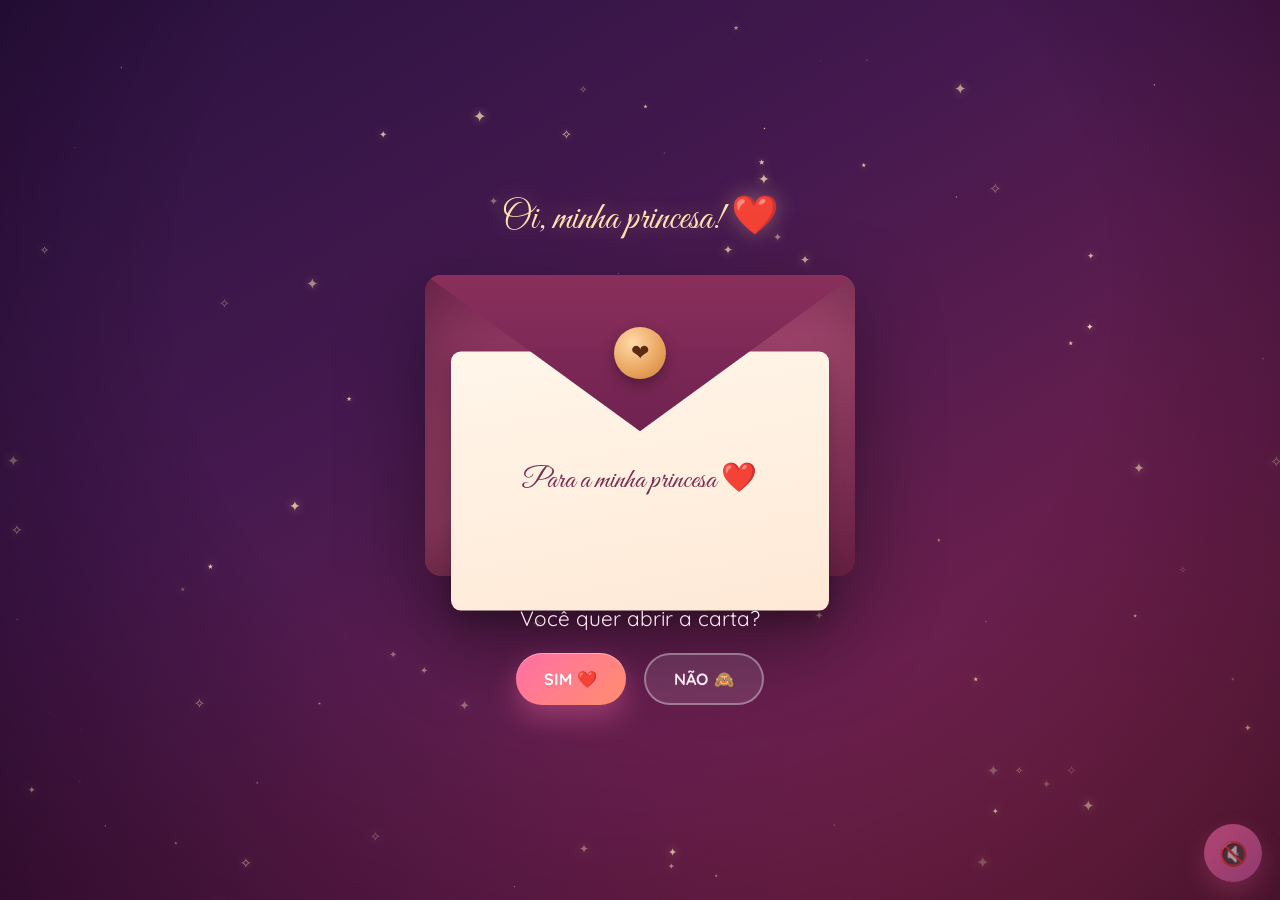
==== index.html @ e37bbf2b "Corrige carta (env-letter) cobrindo os botoes: letra dobrada para dentro do envelope + botoes com z-" ====
<!DOCTYPE html>
<html lang="pt-BR">
<head>
  <meta charset="UTF-8">
  <meta name="viewport" content="width=device-width, initial-scale=1.0">
  <meta name="description" content="Uma cartinha especial feita com carinho para a minha princesa.">
  <meta name="theme-color" content="#45194f">
  <meta http-equiv="cache-control" content="no-cache, must-revalidate">
  <meta http-equiv="expires" content="0">
  <title>Para a minha princesa ❤️</title>
  <link rel="icon" href="data:image/svg+xml,<svg xmlns='http://www.w3.org/2000/svg' viewBox='0 0 100 100'><text y='.9em' font-size='90'>❤️</text></svg>">
  <link rel="preconnect" href="https://fonts.googleapis.com">
  <link rel="preconnect" href="https://fonts.gstatic.com" crossorigin>
  <link href="https://fonts.googleapis.com/css2?family=Great+Vibes&family=Playfair+Display:ital,wght@0,500;0,600;0,700;1,600&family=Quicksand:wght@400;500;600;700&display=swap" rel="stylesheet">
  <link rel="stylesheet" href="css/styles.css?v=5">
</head>
<body>
  <div class="bg-layers" aria-hidden="true">
    <div class="stars" id="stars"></div>
    <div class="hearts" id="heartsLayer"></div>
    <div class="vignette"></div>
  </div>

  <main class="stage" id="stage">
    <div class="stage-inner letter-stage">
      <p class="sub-inline">Oi, minha princesa! ❤️</p>
      <div class="envelope" id="mainEnvelope" aria-hidden="true">
        <div class="env-back"></div>
        <div class="env-letter"><span class="env-letter-text">Para a minha princesa ❤️</span></div>
        <div class="env-flap"></div>
        <div class="env-seal">❤</div>
      </div>
      <p class="letter-ask">Você quer abrir a carta?</p>
      <div class="btn-row" id="letterBtns">
        <button class="btn btn-primary" id="btnYes">SIM ❤️</button>
        <button class="btn btn-ghost no-btn" id="btnNo">NÃO 🙈</button>
      </div>
    </div>
  </main>

  <button class="music-btn" id="musicToggle" aria-label="Tocar música" aria-pressed="false" title="Tocar música">
    <span class="music-icon">&#9835;</span>
  </button>

  <div class="bg-transition" id="bgTransition" aria-hidden="true"></div>

  <noscript>
    <div class="noscript-card">Ative o JavaScript para abrir sua cartinha. &#128150;</div>
  </noscript>

  <script src="js/content.js?v=5"></script>
  <script src="js/effects.js?v=5"></script>
  <script src="js/music.js?v=5"></script>
  <script src="js/app.js?v=5"></script>
  <script src="js/stage-letter.js?v=5"></script>
  <script src="js/stage-declaration.js?v=5"></script>
  <script src="js/stage-cards.js?v=5"></script>
  <script src="js/stage-proposal.js?v=5"></script>
  <script src="js/init.js?v=5"></script>
</body>
</html>
---- css/styles.css ----
:root {
  --bg-1: #2a1240;
  --bg-2: #45194f;
  --bg-3: #6a1f4d;
  --bg-4: #8c2a4a;
  --rose: #ff6fa5;
  --rose-soft: #ffb3cc;
  --pink: #ff9ec0;
  --gold: #ffe3b3;
  --text: #ffeaf2;
  --muted: rgba(255, 234, 242, 0.72);
  --ink: #4a2a3a;
  --font-script: 'Great Vibes', cursive;
  --font-serif: 'Playfair Display', serif;
  --font-body: 'Quicksand', sans-serif;
  --shadow: 0 20px 60px rgba(0, 0, 0, 0.45);
}

*,
*::before,
*::after {
  margin: 0;
  padding: 0;
  box-sizing: border-box;
}

html {
  -webkit-text-size-adjust: 100%;
}

body {
  min-height: 100vh;
  min-height: 100dvh;
  overflow-x: hidden;
  background-color: var(--bg-2);
  background-image: linear-gradient(150deg, var(--bg-1), var(--bg-2) 38%, var(--bg-3) 72%, var(--bg-4));
  background-attachment: fixed;
  color: var(--text);
  font-family: var(--font-body);
  line-height: 1.6;
  position: relative;
}

::selection {
  background: var(--rose);
  color: #fff;
}

button {
  font-family: inherit;
}

:focus-visible {
  outline: 3px solid #fff;
  outline-offset: 3px;
}

.bg-layers {
  position: fixed;
  inset: 0;
  z-index: 0;
  overflow: hidden;
  pointer-events: none;
}

.bg-layers .star {
  position: absolute;
  color: var(--gold);
  text-shadow: 0 0 10px rgba(255, 220, 170, 0.7);
  animation: twinkle var(--tw, 3s) ease-in-out var(--td, 0s) infinite;
}

@keyframes twinkle {
  0%, 100% { opacity: 0.12; transform: scale(0.8) rotate(0deg); }
  50% { opacity: 1; transform: scale(1.2) rotate(20deg); }
}

.hearts {
  position: absolute;
  inset: 0;
  overflow: hidden;
}

.float-heart {
  position: absolute;
  bottom: -50px;
  color: var(--rose-soft);
  text-shadow: 0 0 16px rgba(255, 130, 170, 0.75);
  animation: floatUp linear infinite;
  will-change: transform, opacity;
}

@keyframes floatUp {
  0% { transform: translateY(0) translateX(0) rotate(-10deg); opacity: 0; }
  10% { opacity: 0.7; }
  100% { transform: translateY(-115vh) translateX(34px) rotate(16deg); opacity: 0; }
}

.vignette {
  position: absolute;
  inset: 0;
  background: radial-gradient(ellipse at 50% 32%, transparent 52%, rgba(18, 0, 20, 0.55));
}

.stage {
  position: relative;
  z-index: 1;
  min-height: 100vh;
  min-height: 100dvh;
  display: flex;
  padding: 48px 18px;
}

.stage-inner {
  position: relative;
  margin: auto;
  text-align: center;
  max-width: 100%;
  width: 100%;
}

.stage-title {
  font-family: var(--font-script);
  font-size: clamp(2.3rem, 7vw, 3.6rem);
  color: var(--gold);
  text-shadow: 0 0 28px rgba(255, 220, 170, 0.4);
  font-weight: 400;
  margin-bottom: 10px;
  line-height: 1.2;
}

/* ---------- Botoes ---------- */

.btn {
  appearance: none;
  border: none;
  cursor: pointer;
  font-family: var(--font-body);
  font-weight: 700;
  letter-spacing: 0.3px;
  border-radius: 999px;
  padding: 0 28px;
  min-height: 52px;
  font-size: 1.02rem;
  display: inline-flex;
  align-items: center;
  justify-content: center;
  gap: 6px;
  text-decoration: none;
  -webkit-tap-highlight-color: transparent;
  transition: transform 0.25s cubic-bezier(0.2, 0.7, 0.3, 1.2),
    box-shadow 0.3s ease, background 0.3s ease, filter 0.3s ease;
}

.btn-primary {
  background: linear-gradient(135deg, #ff6fa5, #ff8e6e);
  color: #fff;
  box-shadow: 0 12px 28px rgba(255, 111, 165, 0.38), inset 0 1px 0 rgba(255, 255, 255, 0.35);
}

.btn-primary:hover {
  transform: translateY(-3px) scale(1.02);
  box-shadow: 0 16px 34px rgba(255, 111, 165, 0.5);
}

.btn-primary:active {
  transform: scale(0.97);
}

.btn-ghost {
  background: rgba(255, 255, 255, 0.1);
  color: var(--text);
  border: 2px solid rgba(255, 255, 255, 0.35);
}

.btn-ghost:hover {
  background: rgba(255, 255, 255, 0.2);
}

.btn-big {
  min-height: 60px;
  padding: 0 42px;
  font-size: clamp(1rem, 2.6vw, 1.18rem);
}

.btn-block-center {
  display: flex;
  margin: 26px auto 0;
}

.btn-row {
  display: flex;
  gap: 18px;
  justify-content: center;
  flex-wrap: wrap;
  transition: opacity 0.45s ease, transform 0.45s ease;
  position: relative;
  z-index: 4;
}

.btn-row.fade-out {
  opacity: 0;
  transform: scale(0.96);
  pointer-events: none;
}

.no-dodge {
  transition: left 0.28s cubic-bezier(0.34, 1.5, 0.5, 1),
    top 0.28s cubic-bezier(0.34, 1.5, 0.5, 1),
    transform 0.28s ease, box-shadow 0.28s ease;
  will-change: left, top, transform;
  z-index: 30;
}

.skip-link {
  background: none;
  border: none;
  color: rgba(255, 234, 242, 0.6);
  font-family: var(--font-body);
  font-size: 0.82rem;
  text-decoration: underline;
  text-underline-offset: 3px;
  cursor: pointer;
  padding: 10px 6px;
  transition: color 0.25s ease;
}

.skip-link:hover {
  color: var(--text);
}

/* ---------- Primeira tela: a carta ---------- */

.sub-inline {
  font-family: var(--font-script);
  font-size: clamp(1.6rem, 5vw, 2.4rem);
  color: var(--gold);
  text-shadow: 0 0 22px rgba(255, 220, 170, 0.35);
  font-weight: 400;
  margin-bottom: 30px;
  line-height: 1.3;
}

.letter-ask {
  font-size: clamp(1.05rem, 2.8vw, 1.3rem);
  color: var(--text);
  margin: 26px 0 18px;
  transition: opacity 0.45s ease, transform 0.45s ease;
  position: relative;
  z-index: 4;
}

.letter-ask.fade-out {
  opacity: 0;
  transform: translateY(-6px);
}

.envelope {
  position: relative;
  width: min(430px, 92vw);
  aspect-ratio: 10 / 7;
  margin: 0 auto;
  perspective: 1200px;
  filter: drop-shadow(0 30px 42px rgba(0, 0, 0, 0.4));
  animation: envIn 0.95s cubic-bezier(0.2, 0.7, 0.3, 1) both;
}

@keyframes envIn {
  from { opacity: 0; transform: translateY(32px) scale(0.9); }
  to { opacity: 1; transform: translateY(0) scale(1); }
}

.envelope.is-opening {
  animation: none;
}

.envelope.is-open {
  animation: none;
  transform: translateY(-8px);
  transition: transform 0.6s ease;
}

.env-back {
  position: absolute;
  inset: 0;
  border-radius: 16px;
  background: linear-gradient(160deg, #7c2b54, #a3476f 55%, #8a2f5c);
  box-shadow: inset 0 0 60px rgba(0, 0, 0, 0.22);
  z-index: 1;
}

.env-back::after {
  content: '';
  position: absolute;
  left: 0;
  right: 0;
  bottom: 0;
  top: 24%;
  border-radius: 0 0 16px 16px;
  background: linear-gradient(180deg, transparent, rgba(60, 10, 35, 0.3));
  pointer-events: none;
}

.env-letter {
  position: absolute;
  left: 6%;
  width: 88%;
  bottom: 4%;
  height: 86%;
  border-radius: 10px;
  background: linear-gradient(170deg, #fff6ea, #ffe9d6);
  box-shadow: 0 10px 24px rgba(0, 0, 0, 0.25);
  display: flex;
  align-items: center;
  justify-content: center;
  padding: 18px;
  z-index: 3;
  transform: translateY(18%);
  transition: transform 0.95s cubic-bezier(0.25, 0.6, 0.25, 1) 0.5s;
}

.envelope.is-open .env-letter {
  transform: translateY(-34%);
}

.env-letter-text {
  font-family: var(--font-script);
  font-size: clamp(1.3rem, 4vw, 1.8rem);
  color: #7a2c52;
  text-align: center;
}

.env-flap {
  position: absolute;
  top: 0;
  left: 0;
  width: 100%;
  height: 52%;
  background: linear-gradient(180deg, #8a2f5c, #6f2250);
  clip-path: polygon(0 0, 100% 0, 50% 100%);
  border-radius: 16px 16px 0 0;
  transform-origin: top center;
  transition: transform 0.8s cubic-bezier(0.25, 0.7, 0.3, 1);
  z-index: 5;
}

.envelope.is-open .env-flap {
  transform: rotateX(180deg);
  z-index: 1;
}

.env-seal {
  position: absolute;
  top: calc(26% - 26px);
  left: 50%;
  transform: translateX(-50%);
  width: 52px;
  height: 52px;
  border-radius: 50%;
  background: radial-gradient(circle at 35% 30%, #ffd9a8, #e8a35c 60%, #c67f3f);
  color: #5a2a14;
  display: flex;
  align-items: center;
  justify-content: center;
  font-size: 22px;
  box-shadow: 0 6px 14px rgba(0, 0, 0, 0.3);
  transition: transform 0.45s cubic-bezier(0.2, 0.8, 0.3, 1.2) 0.12s, opacity 0.4s ease 0.12s;
  z-index: 6;
}

.envelope.is-open .env-seal {
  transform: translateX(-50%) scale(0) rotate(180deg);
  opacity: 0;
}

/* ---------- Segunda tela: declaracao ---------- */

.paper {
  width: min(680px, 94vw);
  max-height: 82vh;
  max-height: 82dvh;
  overflow-y: auto;
  margin: 0 auto;
  background: linear-gradient(165deg, #fff8ec, #ffece0);
  color: var(--ink);
  border-radius: 18px;
  padding: clamp(24px, 5vw, 48px);
  box-shadow: var(--shadow);
  position: relative;
  text-align: left;
}

.paper::before {
  content: '';
  position: absolute;
  inset: 0;
  border-radius: 18px;
  background: repeating-linear-gradient(0deg, transparent 0 30px, rgba(120, 60, 40, 0.055) 30px 31px);
  pointer-events: none;
}

.paper-title {
  font-family: var(--font-script);
  font-size: clamp(1.7rem, 4.5vw, 2.3rem);
  color: #a3476f;
  text-align: center;
  font-weight: 400;
  margin-bottom: 18px;
}

.typing {
  margin-top: 6px;
}

.typing-line {
  font-family: var(--font-body);
  font-size: clamp(1rem, 2.4vw, 1.16rem);
  line-height: 1.8;
  margin-bottom: 0.9em;
  white-space: pre-wrap;
  min-height: 1.2em;
  font-weight: 500;
}

.caret-active::after {
  content: '|';
  margin-left: 2px;
  color: #d97aa0;
  animation: caretBlink 1s steps(2) infinite;
}

@keyframes caretBlink {
  50% { opacity: 0; }
}

.pop-in {
  animation: popIn 0.8s cubic-bezier(0.2, 0.7, 0.3, 1) both;
}

@keyframes popIn {
  from { opacity: 0; transform: translateY(22px) scale(0.97); }
  to { opacity: 1; transform: translateY(0) scale(1); }
}

.decl-stage .skip-link {
  margin-top: 18px;
}

/* ---------- Terceira tela: cartoes ---------- */

.cards-progress {
  color: var(--muted);
  font-size: 0.85rem;
  letter-spacing: 0.4px;
  margin-bottom: 20px;
}

.cards {
  display: grid;
  grid-template-columns: repeat(auto-fill, minmax(min(220px, 88vw), 1fr));
  gap: 22px;
  width: min(880px, 96vw);
  margin: 0 auto;
}

.card {
  position: relative;
  height: 180px;
  perspective: 900px;
  background: none;
  border: none;
  cursor: pointer;
  padding: 0;
  opacity: 0;
  transform: translateY(18px);
  transition: opacity 0.6s ease, transform 0.6s ease;
  -webkit-tap-highlight-color: transparent;
}

.card.visible {
  opacity: 1;
  transform: none;
}

.card-inner {
  position: relative;
  display: block;
  width: 100%;
  height: 100%;
  transform-style: preserve-3d;
  transition: transform 0.65s cubic-bezier(0.3, 0.9, 0.3, 1.1);
}

.card.is-open .card-inner {
  transform: rotateY(180deg);
}

.card-face {
  position: absolute;
  inset: 0;
  border-radius: 18px;
  display: flex;
  flex-direction: column;
  align-items: center;
  justify-content: center;
  gap: 8px;
  text-align: center;
  padding: 18px;
  backface-visibility: hidden;
  -webkit-backface-visibility: hidden;
}

.card-front {
  background: linear-gradient(145deg, #ff8fb3, #e45f8c);
  color: #fff;
  box-shadow: 0 14px 30px rgba(0, 0, 0, 0.25);
}

.card-q {
  font-family: var(--font-serif);
  font-size: 3.4rem;
  font-weight: 700;
  line-height: 1;
  text-shadow: 0 4px 16px rgba(120, 20, 70, 0.35);
}

.card-hint {
  font-size: 0.82rem;
  opacity: 0.9;
  letter-spacing: 0.3px;
}

.card-back {
  background: linear-gradient(165deg, #fff8ec, #ffe9da);
  color: var(--ink);
  transform: rotateY(180deg);
  box-shadow: 0 14px 30px rgba(0, 0, 0, 0.2);
}

.card-msg {
  font-family: var(--font-body);
  font-size: 1.03rem;
  line-height: 1.55;
  font-weight: 600;
  overflow-wrap: anywhere;
}

.cards-done {
  text-align: center;
  margin-top: 36px;
  opacity: 0;
  transform: translateY(14px);
  transition: opacity 0.7s ease, transform 0.7s ease;
}

.cards-done.show {
  opacity: 1;
  transform: none;
}

.cards-done p {
  font-size: clamp(1.05rem, 2.8vw, 1.3rem);
  color: var(--text);
  max-width: 620px;
  margin: 0 auto 10px;
}

/* ---------- Quarta tela: pedido ---------- */

.proposal-stage {
  max-width: 760px;
}

.p-greet,
.p-lead,
.p-question,
.proposal-btns {
  opacity: 0;
  transform: translateY(20px);
  transition: opacity 1s ease, transform 1s ease;
}

.p-greet.show,
.p-lead.show,
.p-question.show,
.proposal-btns.show {
  opacity: 1;
  transform: none;
}

.p-greet {
  font-family: var(--font-script);
  font-size: clamp(2.3rem, 7.5vw, 3.8rem);
  color: var(--gold);
  text-shadow: 0 0 30px rgba(255, 220, 170, 0.45);
  font-weight: 400;
  line-height: 1.25;
}

.p-lead {
  font-size: clamp(1rem, 2.6vw, 1.28rem);
  color: var(--text);
  margin-top: 26px;
}

.p-question {
  font-family: var(--font-serif);
  font-size: clamp(1.9rem, 5.8vw, 3.4rem);
  font-weight: 700;
  color: #fff;
  text-shadow: 0 0 36px rgba(255, 120, 170, 0.6);
  margin: 34px 0 30px;
  line-height: 1.25;
}

.proposal-btns {
  margin-top: 6px;
}

.proposal-star {
  position: absolute;
  color: var(--gold);
  text-shadow: 0 0 14px rgba(255, 220, 170, 0.9);
  animation: starTwinkle var(--tw, 4s) ease-in-out infinite;
  pointer-events: none;
}

@keyframes starTwinkle {
  0%, 100% { opacity: 0; transform: scale(0.55) rotate(0deg); }
  50% { opacity: 0.95; transform: scale(1.15) rotate(24deg); }
}

/* ---------- Resultado ---------- */

.result {
  width: min(640px, 94vw);
  margin: auto;
  text-align: center;
  padding: 24px 6px;
  position: relative;
}

.result-line {
  opacity: 0;
  transform: translateY(18px);
  transition: opacity 0.85s ease, transform 0.85s ease;
  margin: 0.5em auto;
  font-size: clamp(1.05rem, 2.8vw, 1.3rem);
  color: var(--text);
  max-width: 560px;
}

.result.show .result-line {
  opacity: 1;
  transform: none;
}

.result.show .result-line:nth-child(1) { transition-delay: 0.1s; }
.result.show .result-line:nth-child(2) { transition-delay: 0.45s; }
.result.show .result-line:nth-child(3) { transition-delay: 0.8s; }
.result.show .result-line:nth-child(4) { transition-delay: 1.15s; }
.result.show .result-line:nth-child(5) { transition-delay: 1.5s; }
.result.show .result-line:nth-child(6) { transition-delay: 1.85s; }

.result-first {
  font-family: var(--font-script);
  font-size: clamp(2.2rem, 7.5vw, 3.4rem);
  color: var(--gold);
  text-shadow: 0 0 30px rgba(255, 220, 170, 0.5);
  font-weight: 400;
  margin-bottom: 0.5em;
}

.result-yes .result-line:not(.result-first) {
  font-weight: 500;
}

.celebrate::before {
  content: '';
  position: absolute;
  inset: -24px;
  background: radial-gradient(circle at 50% 40%, rgba(255, 120, 170, 0.28), transparent 62%);
  filter: blur(34px);
  z-index: -1;
  animation: glowPulse 3s ease-in-out infinite;
}

@keyframes glowPulse {
  0%, 100% { opacity: 0.7; }
  50% { opacity: 1.15; }
}

.result .restart {
  display: inline-block;
  margin-top: 30px;
}

/* ---------- Particulas de explosao ---------- */

.burst-heart,
.burst-star {
  position: absolute;
  pointer-events: none;
  opacity: 0;
  will-change: transform, opacity;
  animation: burst linear forwards;
  text-shadow: 0 0 12px rgba(255, 150, 190, 0.85);
}

@keyframes burst {
  0% { opacity: 0; transform: translate(0, 0) scale(0.4) rotate(0deg); }
  15% { opacity: 1; }
  100% { opacity: 0; transform: translate(var(--dx, 0), var(--dy, 0)) scale(1.3) rotate(var(--rot, 0deg)); }
}

/* ---------- Musica ---------- */

.music-btn {
  position: fixed;
  right: 18px;
  bottom: 18px;
  z-index: 100;
  width: 58px;
  height: 58px;
  border-radius: 50%;
  border: none;
  cursor: pointer;
  background: linear-gradient(135deg, #ff6fa5, #c95aa8);
  color: #fff;
  font-size: 1.45rem;
  display: flex;
  align-items: center;
  justify-content: center;
  box-shadow: 0 10px 26px rgba(255, 111, 165, 0.4);
  transition: transform 0.25s ease, box-shadow 0.25s ease, filter 0.25s ease;
  -webkit-tap-highlight-color: transparent;
}

.music-btn:hover {
  transform: translateY(-3px) scale(1.05);
}

.music-btn.playing {
  animation: musicPulse 2.4s ease-in-out infinite;
}

.music-btn.music-missing {
  opacity: 0.55;
}

@keyframes musicPulse {
  0%, 100% { box-shadow: 0 10px 26px rgba(255, 111, 165, 0.4); }
  50% { box-shadow: 0 10px 44px rgba(255, 111, 165, 0.8); }
}

/* ---------- Transicao entre etapas ---------- */

.bg-transition {
  position: fixed;
  inset: 0;
  z-index: 90;
  background: linear-gradient(160deg, var(--bg-1), var(--bg-3) 60%, var(--bg-4));
  opacity: 0;
  pointer-events: none;
  transition: opacity 0.5s ease;
}

.bg-transition.active {
  opacity: 1;
  pointer-events: all;
}

.noscript-card {
  position: fixed;
  top: 50%;
  left: 50%;
  transform: translate(-50%, -50%);
  background: #fff8ec;
  color: var(--ink);
  padding: 22px 30px;
  border-radius: 16px;
  box-shadow: var(--shadow);
  font-weight: 600;
  z-index: 200;
}

/* ---------- Responsividade ---------- */

@media (max-width: 560px) {
  .stage {
    padding: 34px 14px;
  }

  .btn {
    min-height: 50px;
    padding: 0 22px;
    font-size: 0.98rem;
  }

  .btn-big {
    min-height: 56px;
    padding: 0 30px;
  }

  .btn-row {
    gap: 12px;
  }

  .envelope {
    width: min(420px, 94vw);
  }

  .env-seal {
    width: 44px;
    height: 44px;
    top: calc(26% - 22px);
    font-size: 18px;
  }

  .card {
    height: 165px;
  }

  .music-btn {
    right: 14px;
    bottom: 14px;
    width: 52px;
    height: 52px;
  }
}

@media (max-width: 380px) {
  .card {
    height: 150px;
  }

  .btn-primary {
    min-height: 48px;
  }
}

/* ---------- Movimento reduzido ---------- */

@media (prefers-reduced-motion: reduce) {
  *,
  *::before,
  *::after {
    animation-duration: 0.001ms !important;
    animation-iteration-count: 1 !important;
    transition-duration: 0.001ms !important;
    scroll-behavior: auto !important;
  }
}
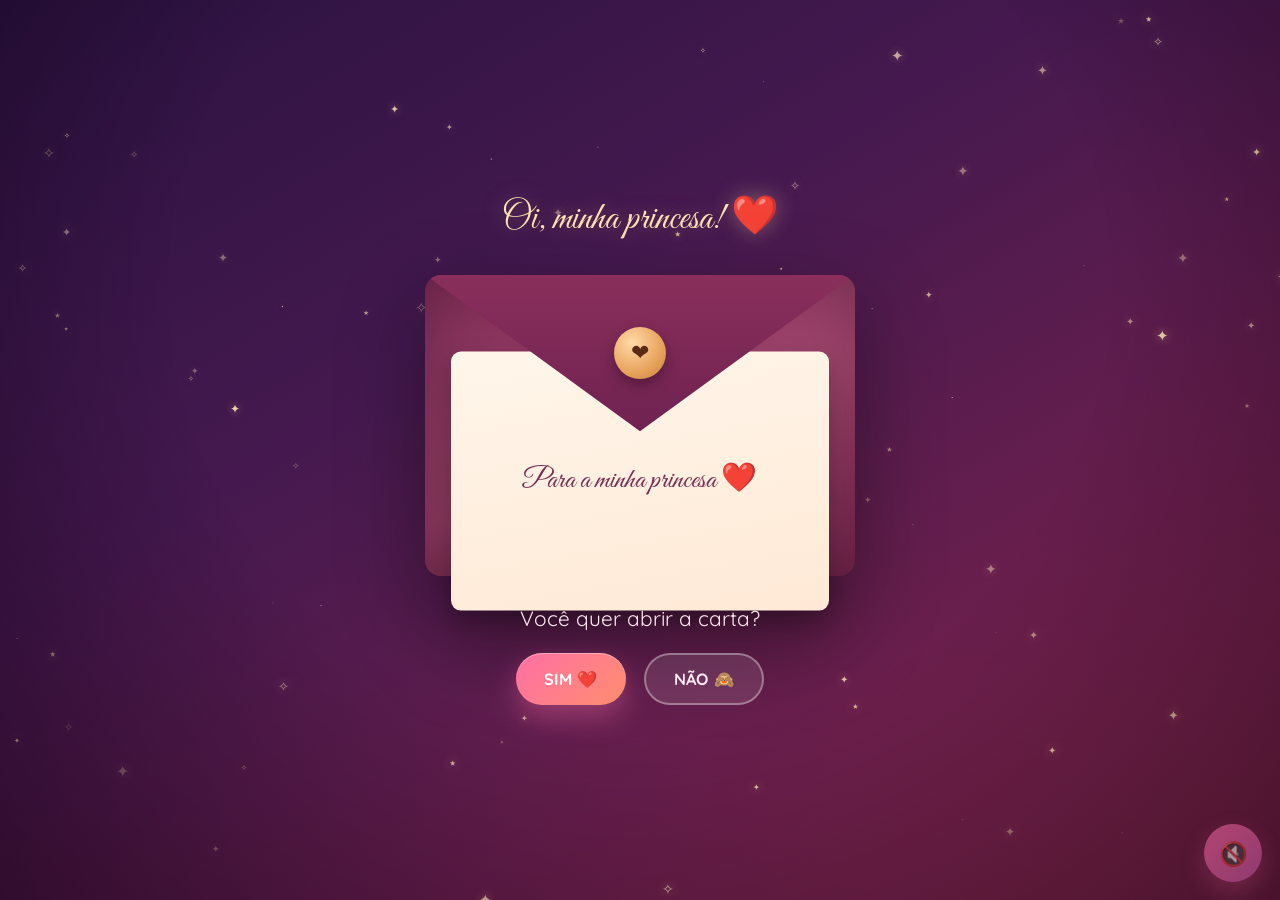
==== commit 3fcc90aa: "Album de fotos entre os cartoes e o pedido de namoro" ====
--- a/index.html
+++ b/index.html
@@ -1,4 +1,4 @@
-<!DOCTYPE html>
+﻿<!DOCTYPE html>
 <html lang="pt-BR">
 <head>
   <meta charset="UTF-8">
@@ -12,7 +12,7 @@
   <link rel="preconnect" href="https://fonts.googleapis.com">
   <link rel="preconnect" href="https://fonts.gstatic.com" crossorigin>
   <link href="https://fonts.googleapis.com/css2?family=Great+Vibes&family=Playfair+Display:ital,wght@0,500;0,600;0,700;1,600&family=Quicksand:wght@400;500;600;700&display=swap" rel="stylesheet">
-  <link rel="stylesheet" href="css/styles.css?v=5">
+  <link rel="stylesheet" href="css/styles.css?v=6">
 </head>
 <body>
   <div class="bg-layers" aria-hidden="true">
@@ -48,14 +48,15 @@
     <div class="noscript-card">Ative o JavaScript para abrir sua cartinha. &#128150;</div>
   </noscript>
 
-  <script src="js/content.js?v=5"></script>
-  <script src="js/effects.js?v=5"></script>
-  <script src="js/music.js?v=5"></script>
-  <script src="js/app.js?v=5"></script>
-  <script src="js/stage-letter.js?v=5"></script>
-  <script src="js/stage-declaration.js?v=5"></script>
-  <script src="js/stage-cards.js?v=5"></script>
-  <script src="js/stage-proposal.js?v=5"></script>
-  <script src="js/init.js?v=5"></script>
+  <script src="js/content.js?v=6"></script>
+  <script src="js/effects.js?v=6"></script>
+  <script src="js/music.js?v=6"></script>
+  <script src="js/app.js?v=6"></script>
+  <script src="js/stage-letter.js?v=6"></script>
+  <script src="js/stage-declaration.js?v=6"></script>
+  <script src="js/stage-cards.js?v=6"></script>
+  <script src="js/stage-album.js?v=6"></script>
+  <script src="js/stage-proposal.js?v=6"></script>
+  <script src="js/init.js?v=6"></script>
 </body>
 </html>
--- a/css/styles.css
+++ b/css/styles.css
@@ -565,7 +565,162 @@
   margin: 0 auto 10px;
 }
 
-/* ---------- Quarta tela: pedido ---------- */
+/* ---------- Quarta tela: album de fotos ---------- */
+
+.album-stage {
+  max-width: 940px;
+}
+
+.album-lead {
+  color: var(--text);
+  font-size: clamp(0.95rem, 2.4vw, 1.1rem);
+  margin-top: 6px;
+}
+
+.album-grid {
+  display: grid;
+  grid-template-columns: repeat(auto-fill, minmax(min(190px, 78vw), 1fr));
+  gap: 20px;
+  margin-top: 34px;
+}
+
+.polaroid {
+  background: #fff8ec;
+  border: none;
+  cursor: pointer;
+  padding: 10px 10px 12px;
+  border-radius: 10px;
+  box-shadow: 0 12px 22px rgba(0, 0, 0, 0.3);
+  opacity: 0;
+  transform: translateY(20px) rotate(var(--rot, 0deg));
+  transition: opacity 0.6s ease, transform 0.6s ease, box-shadow 0.25s ease;
+  -webkit-tap-highlight-color: transparent;
+  text-align: center;
+}
+
+.polaroid.visible {
+  opacity: 1;
+  transform: translateY(0) rotate(var(--rot, 0deg));
+}
+
+.polaroid:nth-child(4n+1) { --rot: -2deg; }
+.polaroid:nth-child(4n+2) { --rot: 1.5deg; }
+.polaroid:nth-child(4n+3) { --rot: -1deg; }
+.polaroid:nth-child(4n+4) { --rot: 2deg; }
+
+.polaroid:hover {
+  transform: translateY(-4px) scale(1.03) rotate(0deg);
+  box-shadow: 0 18px 30px rgba(0, 0, 0, 0.42);
+}
+
+.polaroid-imgwrap {
+  display: block;
+  overflow: hidden;
+  border-radius: 6px;
+  background: #f3e3d0;
+}
+
+.polaroid-img {
+  display: block;
+  width: 100%;
+  aspect-ratio: 1 / 1;
+  object-fit: cover;
+}
+
+.polaroid-cap {
+  display: block;
+  margin-top: 9px;
+  color: #5a3a48;
+  font-weight: 600;
+  font-size: 0.88rem;
+  line-height: 1.35;
+  font-family: var(--font-body);
+}
+
+.album-next {
+  margin-top: 40px;
+}
+
+.album-empty {
+  margin-top: 30px;
+  color: var(--muted);
+}
+
+.lightbox {
+  position: fixed;
+  inset: 0;
+  z-index: 120;
+  background: rgba(20, 4, 24, 0.94);
+  display: flex;
+  align-items: center;
+  justify-content: center;
+  opacity: 0;
+  pointer-events: none;
+  transition: opacity 0.3s ease;
+}
+
+.lightbox.open {
+  opacity: 1;
+  pointer-events: all;
+}
+
+.lightbox-figure {
+  max-width: min(880px, 92vw);
+  text-align: center;
+  padding: 0 62px;
+}
+
+.lightbox-img {
+  max-width: 100%;
+  max-height: 76vh;
+  border-radius: 12px;
+  box-shadow: 0 18px 60px rgba(0, 0, 0, 0.55);
+  display: block;
+  margin: 0 auto;
+}
+
+.lightbox-cap {
+  color: var(--text);
+  margin-top: 14px;
+  font-weight: 600;
+}
+
+.lightbox-close,
+.lightbox-prev,
+.lightbox-next {
+  position: absolute;
+  background: rgba(255, 255, 255, 0.12);
+  color: #fff;
+  border: 1px solid rgba(255, 255, 255, 0.3);
+  border-radius: 50%;
+  width: 46px;
+  height: 46px;
+  font-size: 1.3rem;
+  cursor: pointer;
+  display: flex;
+  align-items: center;
+  justify-content: center;
+  z-index: 121;
+  transition: background 0.2s ease;
+}
+
+.lightbox-close:hover,
+.lightbox-prev:hover,
+.lightbox-next:hover {
+  background: rgba(255, 255, 255, 0.25);
+}
+
+.lightbox-close { top: 18px; right: 18px; }
+.lightbox-prev { left: 14px; top: 50%; transform: translateY(-50%); }
+.lightbox-next { right: 14px; top: 50%; transform: translateY(-50%); }
+
+@media (max-width: 560px) {
+  .lightbox-figure { padding: 0 12px; }
+  .lightbox-prev { left: 6px; }
+  .lightbox-next { right: 6px; }
+}
+
+/* ---------- Quinta tela: pedido ---------- */
 
 .proposal-stage {
   max-width: 760px;
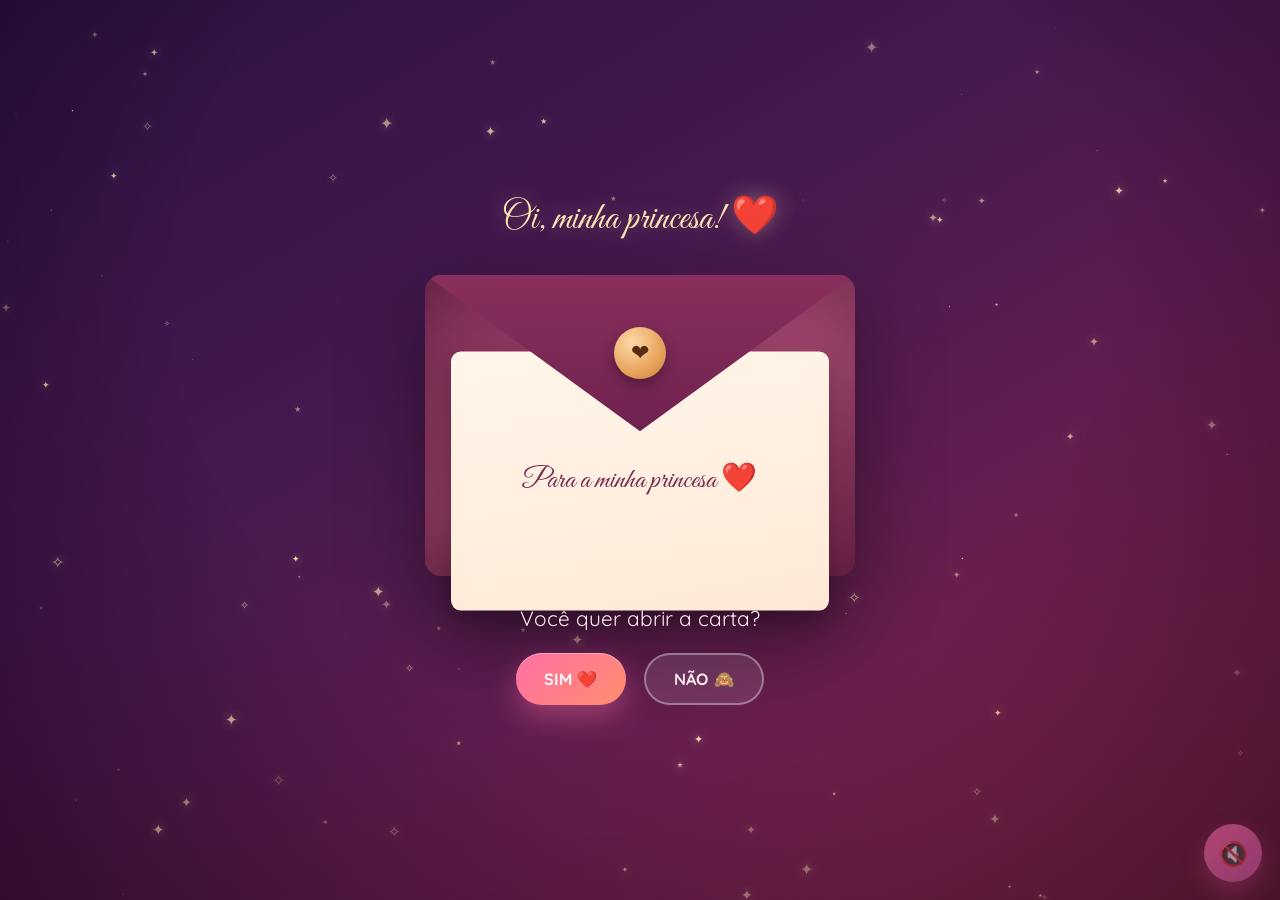
==== commit 8172861d: "Cache-busting v7 para o album com fotos" ====
--- a/index.html
+++ b/index.html
@@ -12,7 +12,7 @@
   <link rel="preconnect" href="https://fonts.googleapis.com">
   <link rel="preconnect" href="https://fonts.gstatic.com" crossorigin>
   <link href="https://fonts.googleapis.com/css2?family=Great+Vibes&family=Playfair+Display:ital,wght@0,500;0,600;0,700;1,600&family=Quicksand:wght@400;500;600;700&display=swap" rel="stylesheet">
-  <link rel="stylesheet" href="css/styles.css?v=6">
+  <link rel="stylesheet" href="css/styles.css?v=7">
 </head>
 <body>
   <div class="bg-layers" aria-hidden="true">
@@ -48,15 +48,15 @@
     <div class="noscript-card">Ative o JavaScript para abrir sua cartinha. &#128150;</div>
   </noscript>
 
-  <script src="js/content.js?v=6"></script>
-  <script src="js/effects.js?v=6"></script>
-  <script src="js/music.js?v=6"></script>
-  <script src="js/app.js?v=6"></script>
-  <script src="js/stage-letter.js?v=6"></script>
-  <script src="js/stage-declaration.js?v=6"></script>
-  <script src="js/stage-cards.js?v=6"></script>
-  <script src="js/stage-album.js?v=6"></script>
-  <script src="js/stage-proposal.js?v=6"></script>
-  <script src="js/init.js?v=6"></script>
+  <script src="js/content.js?v=7"></script>
+  <script src="js/effects.js?v=7"></script>
+  <script src="js/music.js?v=7"></script>
+  <script src="js/app.js?v=7"></script>
+  <script src="js/stage-letter.js?v=7"></script>
+  <script src="js/stage-declaration.js?v=7"></script>
+  <script src="js/stage-cards.js?v=7"></script>
+  <script src="js/stage-album.js?v=7"></script>
+  <script src="js/stage-proposal.js?v=7"></script>
+  <script src="js/init.js?v=7"></script>
 </body>
 </html>
--- a/css/styles.css
+++ b/css/styles.css
@@ -623,8 +623,9 @@
 .polaroid-img {
   display: block;
   width: 100%;
-  aspect-ratio: 1 / 1;
+  aspect-ratio: 3 / 4;
   object-fit: cover;
+  object-position: 50% 32%;
 }
 
 .polaroid-cap {
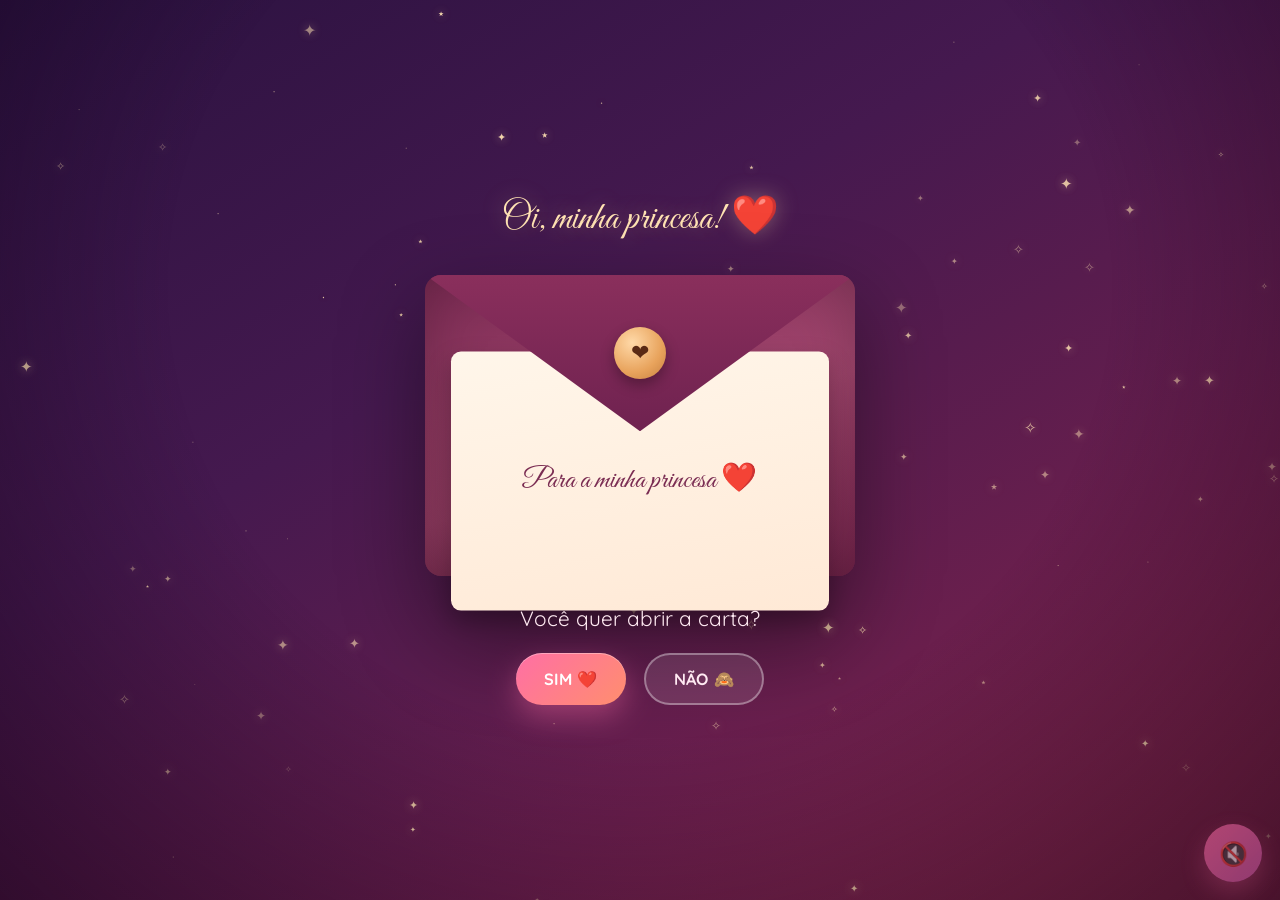
==== commit ccbc2a61: "Alianca dourada com brilho na tela do pedido de namoro" ====
--- a/index.html
+++ b/index.html
@@ -12,7 +12,7 @@
   <link rel="preconnect" href="https://fonts.googleapis.com">
   <link rel="preconnect" href="https://fonts.gstatic.com" crossorigin>
   <link href="https://fonts.googleapis.com/css2?family=Great+Vibes&family=Playfair+Display:ital,wght@0,500;0,600;0,700;1,600&family=Quicksand:wght@400;500;600;700&display=swap" rel="stylesheet">
-  <link rel="stylesheet" href="css/styles.css?v=7">
+  <link rel="stylesheet" href="css/styles.css?v=8">
 </head>
 <body>
   <div class="bg-layers" aria-hidden="true">
@@ -48,15 +48,15 @@
     <div class="noscript-card">Ative o JavaScript para abrir sua cartinha. &#128150;</div>
   </noscript>
 
-  <script src="js/content.js?v=7"></script>
-  <script src="js/effects.js?v=7"></script>
-  <script src="js/music.js?v=7"></script>
-  <script src="js/app.js?v=7"></script>
-  <script src="js/stage-letter.js?v=7"></script>
-  <script src="js/stage-declaration.js?v=7"></script>
-  <script src="js/stage-cards.js?v=7"></script>
-  <script src="js/stage-album.js?v=7"></script>
-  <script src="js/stage-proposal.js?v=7"></script>
-  <script src="js/init.js?v=7"></script>
+  <script src="js/content.js?v=8"></script>
+  <script src="js/effects.js?v=8"></script>
+  <script src="js/music.js?v=8"></script>
+  <script src="js/app.js?v=8"></script>
+  <script src="js/stage-letter.js?v=8"></script>
+  <script src="js/stage-declaration.js?v=8"></script>
+  <script src="js/stage-cards.js?v=8"></script>
+  <script src="js/stage-album.js?v=8"></script>
+  <script src="js/stage-proposal.js?v=8"></script>
+  <script src="js/init.js?v=8"></script>
 </body>
 </html>
--- a/css/styles.css
+++ b/css/styles.css
@@ -727,6 +727,79 @@
   max-width: 760px;
 }
 
+.ring-wrap {
+  position: relative;
+  width: 118px;
+  height: 118px;
+  margin: 0 auto 8px;
+  opacity: 0;
+  transform: translateY(20px) scale(0.8);
+  transition: opacity 1s ease, transform 1s ease;
+}
+
+.ring-wrap.show {
+  opacity: 1;
+  transform: none;
+}
+
+.ring {
+  position: absolute;
+  left: 50%;
+  top: 50%;
+  width: 86px;
+  height: 86px;
+  border-radius: 50%;
+  border: 11px solid var(--gold);
+  box-shadow: 0 0 26px rgba(230, 200, 110, 0.6), inset 0 0 12px rgba(255, 240, 200, 0.8);
+  transform: translate(-50%, -50%);
+  animation: ringFloat 3.2s ease-in-out infinite;
+}
+
+.ring::before {
+  content: '';
+  position: absolute;
+  left: 50%;
+  top: -31px;
+  width: 16px;
+  height: 18px;
+  background: linear-gradient(#eaf7ff, #9fd4ff);
+  transform: translateX(-50%);
+  clip-path: polygon(50% 0, 100% 35%, 50% 100%, 0 35%);
+  box-shadow: 0 0 12px rgba(190, 230, 255, 0.95);
+}
+
+.ring::after {
+  content: '';
+  position: absolute;
+  left: 12%;
+  top: 24%;
+  width: 34%;
+  height: 7px;
+  border-radius: 4px;
+  background: rgba(255, 240, 190, 0.75);
+  filter: blur(2px);
+}
+
+.ring-sparkle {
+  position: absolute;
+  right: 0;
+  top: 4px;
+  font-size: 1.35rem;
+  margin: 0;
+  padding: 0;
+  animation: sparklePulse 1.8s ease-in-out infinite;
+}
+
+@keyframes ringFloat {
+  0%, 100% { transform: translate(-50%, -50%) translateY(0); }
+  50% { transform: translate(-50%, -50%) translateY(-7px); }
+}
+
+@keyframes sparklePulse {
+  0%, 100% { opacity: 0.35; transform: scale(0.8) rotate(0deg); }
+  50% { opacity: 1; transform: scale(1.3) rotate(20deg); }
+}
+
 .p-greet,
 .p-lead,
 .p-question,
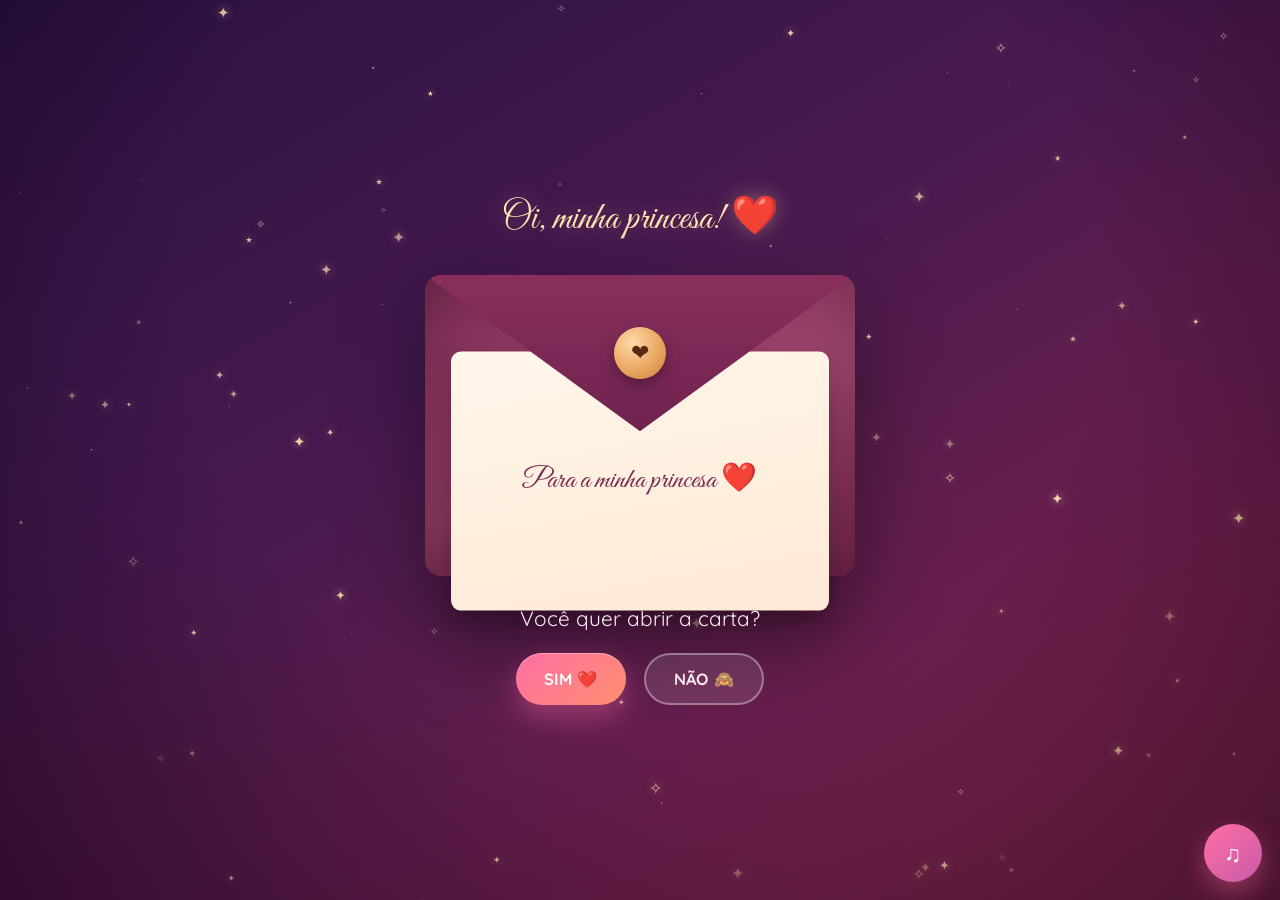
==== commit a7c5c69a: "Musica 'Gamadinho - Instinto' tocando ao entrar no site" ====
--- a/index.html
+++ b/index.html
@@ -12,7 +12,7 @@
   <link rel="preconnect" href="https://fonts.googleapis.com">
   <link rel="preconnect" href="https://fonts.gstatic.com" crossorigin>
   <link href="https://fonts.googleapis.com/css2?family=Great+Vibes&family=Playfair+Display:ital,wght@0,500;0,600;0,700;1,600&family=Quicksand:wght@400;500;600;700&display=swap" rel="stylesheet">
-  <link rel="stylesheet" href="css/styles.css?v=8">
+  <link rel="stylesheet" href="css/styles.css?v=9">
 </head>
 <body>
   <div class="bg-layers" aria-hidden="true">
@@ -48,15 +48,15 @@
     <div class="noscript-card">Ative o JavaScript para abrir sua cartinha. &#128150;</div>
   </noscript>
 
-  <script src="js/content.js?v=8"></script>
-  <script src="js/effects.js?v=8"></script>
-  <script src="js/music.js?v=8"></script>
-  <script src="js/app.js?v=8"></script>
-  <script src="js/stage-letter.js?v=8"></script>
-  <script src="js/stage-declaration.js?v=8"></script>
-  <script src="js/stage-cards.js?v=8"></script>
-  <script src="js/stage-album.js?v=8"></script>
-  <script src="js/stage-proposal.js?v=8"></script>
-  <script src="js/init.js?v=8"></script>
+  <script src="js/content.js?v=9"></script>
+  <script src="js/effects.js?v=9"></script>
+  <script src="js/music.js?v=9"></script>
+  <script src="js/app.js?v=9"></script>
+  <script src="js/stage-letter.js?v=9"></script>
+  <script src="js/stage-declaration.js?v=9"></script>
+  <script src="js/stage-cards.js?v=9"></script>
+  <script src="js/stage-album.js?v=9"></script>
+  <script src="js/stage-proposal.js?v=9"></script>
+  <script src="js/init.js?v=9"></script>
 </body>
 </html>
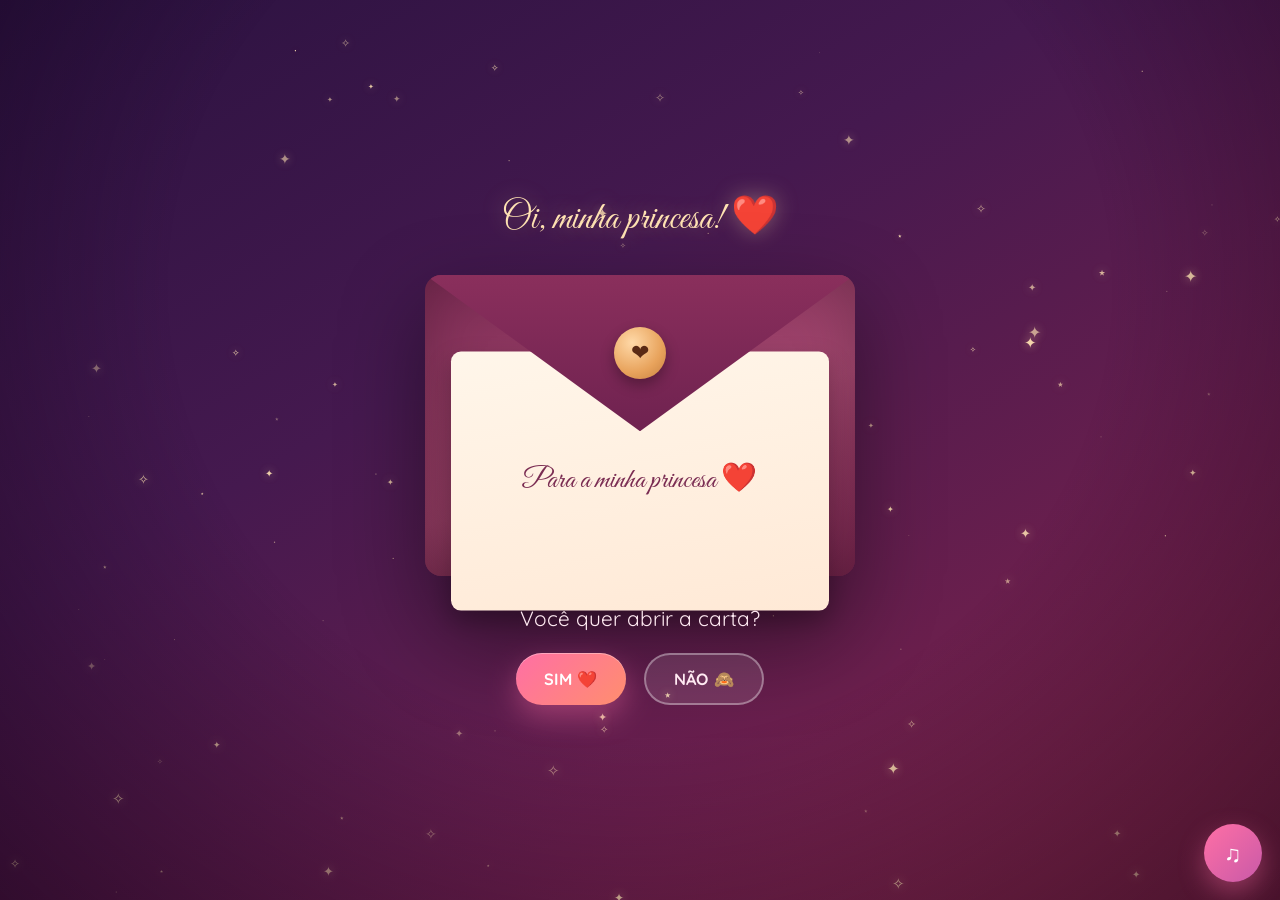
==== commit 1bca8034: "Musica comeca ao apertar o SIM (alem do autoplay)" ====
--- a/index.html
+++ b/index.html
@@ -12,7 +12,7 @@
   <link rel="preconnect" href="https://fonts.googleapis.com">
   <link rel="preconnect" href="https://fonts.gstatic.com" crossorigin>
   <link href="https://fonts.googleapis.com/css2?family=Great+Vibes&family=Playfair+Display:ital,wght@0,500;0,600;0,700;1,600&family=Quicksand:wght@400;500;600;700&display=swap" rel="stylesheet">
-  <link rel="stylesheet" href="css/styles.css?v=9">
+  <link rel="stylesheet" href="css/styles.css?v=10">
 </head>
 <body>
   <div class="bg-layers" aria-hidden="true">
@@ -48,15 +48,15 @@
     <div class="noscript-card">Ative o JavaScript para abrir sua cartinha. &#128150;</div>
   </noscript>
 
-  <script src="js/content.js?v=9"></script>
-  <script src="js/effects.js?v=9"></script>
-  <script src="js/music.js?v=9"></script>
-  <script src="js/app.js?v=9"></script>
-  <script src="js/stage-letter.js?v=9"></script>
-  <script src="js/stage-declaration.js?v=9"></script>
-  <script src="js/stage-cards.js?v=9"></script>
-  <script src="js/stage-album.js?v=9"></script>
-  <script src="js/stage-proposal.js?v=9"></script>
-  <script src="js/init.js?v=9"></script>
+  <script src="js/content.js?v=10"></script>
+  <script src="js/effects.js?v=10"></script>
+  <script src="js/music.js?v=10"></script>
+  <script src="js/app.js?v=10"></script>
+  <script src="js/stage-letter.js?v=10"></script>
+  <script src="js/stage-declaration.js?v=10"></script>
+  <script src="js/stage-cards.js?v=10"></script>
+  <script src="js/stage-album.js?v=10"></script>
+  <script src="js/stage-proposal.js?v=10"></script>
+  <script src="js/init.js?v=10"></script>
 </body>
 </html>
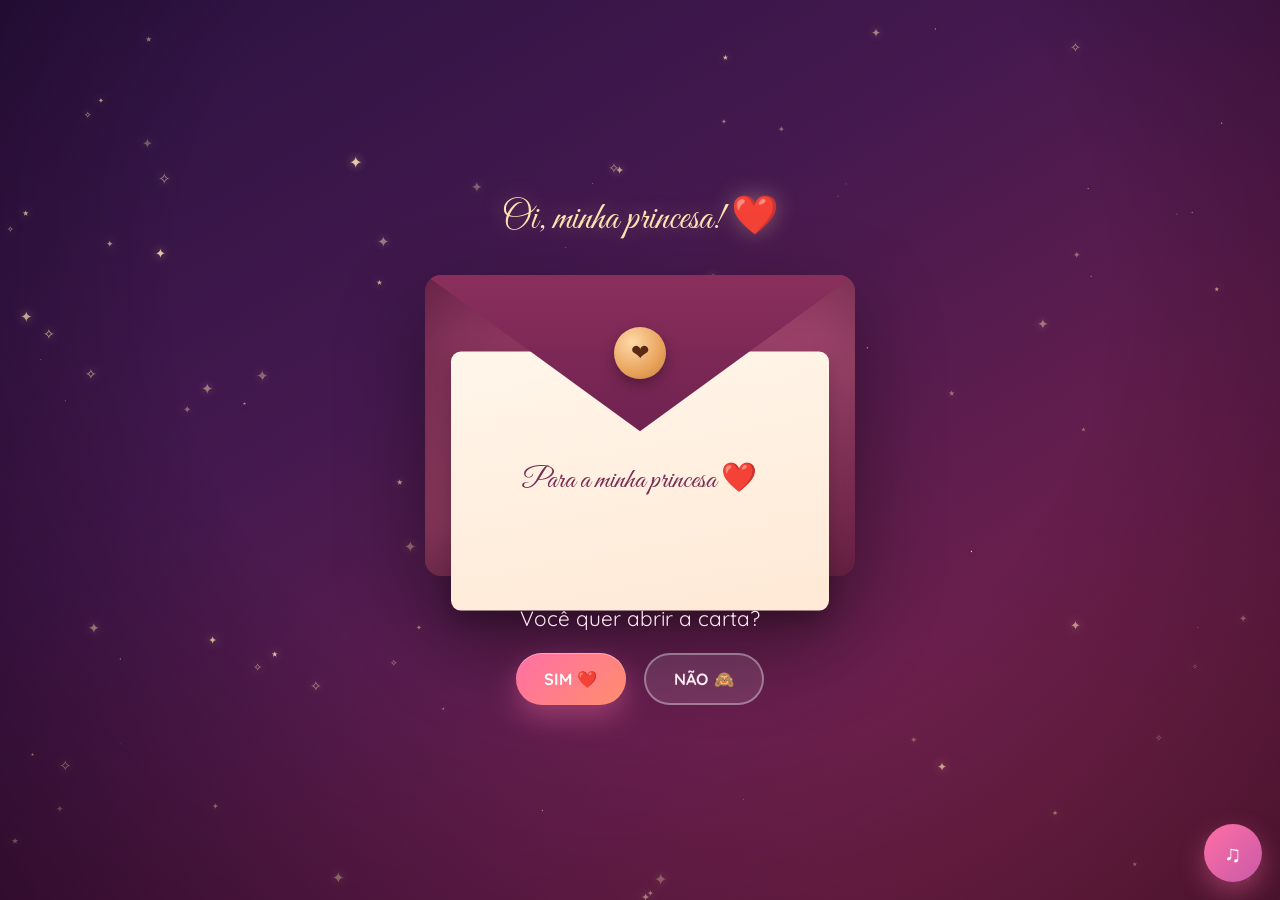
==== commit 83ac48fd: "Tela de aniversario logo apos abrir a carta" ====
--- a/index.html
+++ b/index.html
@@ -12,7 +12,7 @@
   <link rel="preconnect" href="https://fonts.googleapis.com">
   <link rel="preconnect" href="https://fonts.gstatic.com" crossorigin>
   <link href="https://fonts.googleapis.com/css2?family=Great+Vibes&family=Playfair+Display:ital,wght@0,500;0,600;0,700;1,600&family=Quicksand:wght@400;500;600;700&display=swap" rel="stylesheet">
-  <link rel="stylesheet" href="css/styles.css?v=10">
+  <link rel="stylesheet" href="css/styles.css?v=11">
 </head>
 <body>
   <div class="bg-layers" aria-hidden="true">
@@ -48,15 +48,16 @@
     <div class="noscript-card">Ative o JavaScript para abrir sua cartinha. &#128150;</div>
   </noscript>
 
-  <script src="js/content.js?v=10"></script>
-  <script src="js/effects.js?v=10"></script>
-  <script src="js/music.js?v=10"></script>
-  <script src="js/app.js?v=10"></script>
-  <script src="js/stage-letter.js?v=10"></script>
-  <script src="js/stage-declaration.js?v=10"></script>
-  <script src="js/stage-cards.js?v=10"></script>
-  <script src="js/stage-album.js?v=10"></script>
-  <script src="js/stage-proposal.js?v=10"></script>
-  <script src="js/init.js?v=10"></script>
+  <script src="js/content.js?v=11"></script>
+  <script src="js/effects.js?v=11"></script>
+  <script src="js/music.js?v=11"></script>
+  <script src="js/app.js?v=11"></script>
+  <script src="js/stage-letter.js?v=11"></script>
+  <script src="js/stage-birthday.js?v=11"></script>
+  <script src="js/stage-declaration.js?v=11"></script>
+  <script src="js/stage-cards.js?v=11"></script>
+  <script src="js/stage-album.js?v=11"></script>
+  <script src="js/stage-proposal.js?v=11"></script>
+  <script src="js/init.js?v=11"></script>
 </body>
 </html>
--- a/css/styles.css
+++ b/css/styles.css
@@ -446,6 +446,49 @@
   margin-top: 18px;
 }
 
+/* ---------- Tela de aniversario ---------- */
+
+.bday-stage {
+  max-width: 760px;
+}
+
+.bday-card {
+  text-align: center;
+  background: linear-gradient(165deg, #fff9ef, #ffe9f0);
+}
+
+.bday-emoji {
+  font-size: clamp(2.4rem, 8vw, 3.4rem);
+  margin: 0 0 6px;
+  line-height: 1;
+}
+
+.bday-title {
+  font-size: clamp(1.9rem, 5.5vw, 2.8rem);
+  margin-bottom: 22px;
+}
+
+.bday-line {
+  font-family: var(--font-body);
+  font-size: clamp(1rem, 2.4vw, 1.16rem);
+  line-height: 1.8;
+  margin-bottom: 0.9em;
+  font-weight: 500;
+  opacity: 0;
+  transform: translateY(16px);
+  transition: opacity 0.7s ease, transform 0.7s ease;
+}
+
+.bday-line.show {
+  opacity: 1;
+  transform: none;
+}
+
+.bday-card #bdayNext {
+  margin-top: 20px;
+  animation: popIn 0.8s cubic-bezier(0.2, 0.7, 0.3, 1) both;
+}
+
 /* ---------- Terceira tela: cartoes ---------- */
 
 .cards-progress {
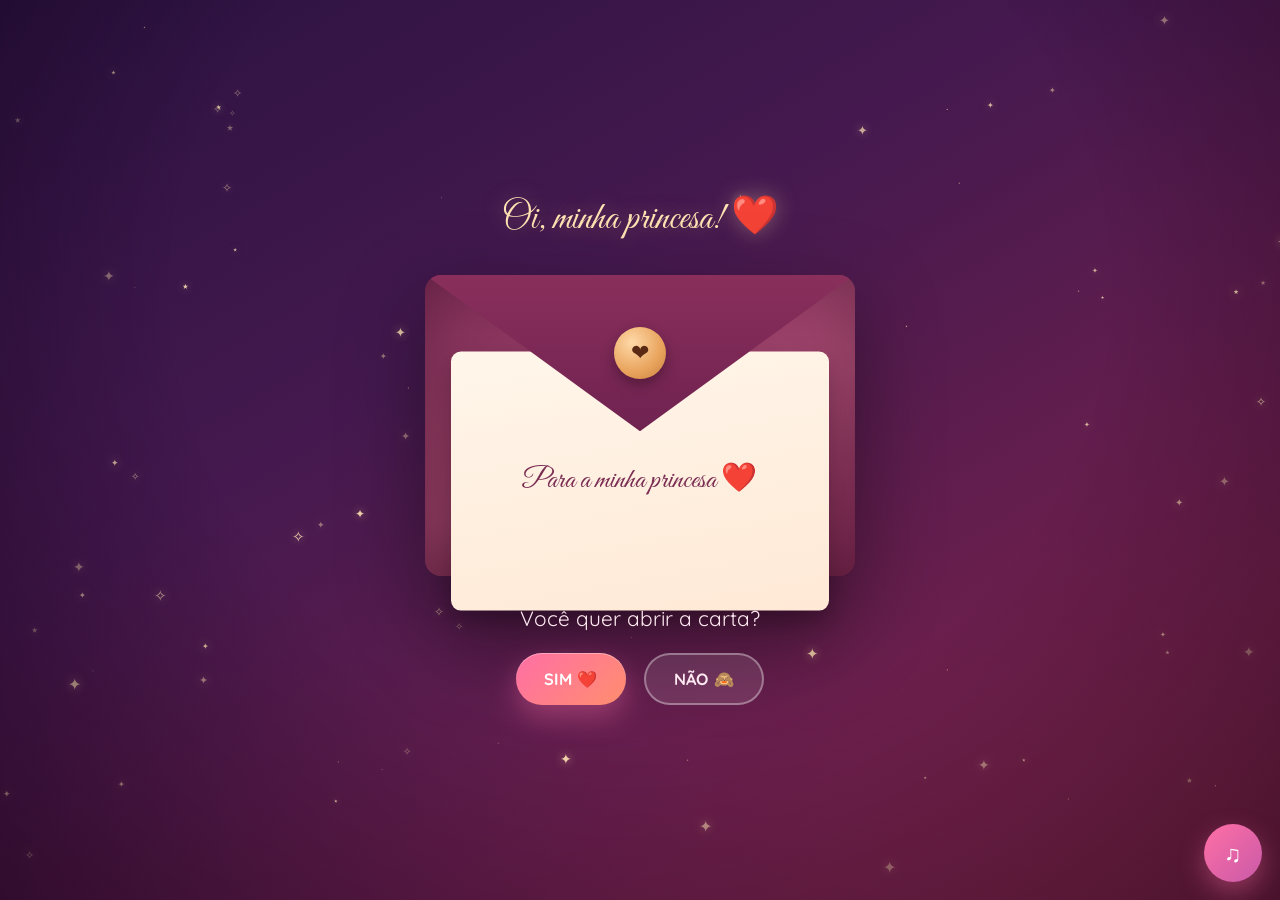
==== commit fbc374c9: "Tira a tela do pedido de namoro e encerra com uma mensagem final" ====
--- a/index.html
+++ b/index.html
@@ -1,4 +1,4 @@
-﻿<!DOCTYPE html>
+<!DOCTYPE html>
 <html lang="pt-BR">
 <head>
   <meta charset="UTF-8">
@@ -12,7 +12,7 @@
   <link rel="preconnect" href="https://fonts.googleapis.com">
   <link rel="preconnect" href="https://fonts.gstatic.com" crossorigin>
   <link href="https://fonts.googleapis.com/css2?family=Great+Vibes&family=Playfair+Display:ital,wght@0,500;0,600;0,700;1,600&family=Quicksand:wght@400;500;600;700&display=swap" rel="stylesheet">
-  <link rel="stylesheet" href="css/styles.css?v=11">
+  <link rel="stylesheet" href="css/styles.css?v=12">
 </head>
 <body>
   <div class="bg-layers" aria-hidden="true">
@@ -48,16 +48,16 @@
     <div class="noscript-card">Ative o JavaScript para abrir sua cartinha. &#128150;</div>
   </noscript>
 
-  <script src="js/content.js?v=11"></script>
-  <script src="js/effects.js?v=11"></script>
-  <script src="js/music.js?v=11"></script>
-  <script src="js/app.js?v=11"></script>
-  <script src="js/stage-letter.js?v=11"></script>
-  <script src="js/stage-birthday.js?v=11"></script>
-  <script src="js/stage-declaration.js?v=11"></script>
-  <script src="js/stage-cards.js?v=11"></script>
-  <script src="js/stage-album.js?v=11"></script>
-  <script src="js/stage-proposal.js?v=11"></script>
-  <script src="js/init.js?v=11"></script>
+  <script src="js/content.js?v=12"></script>
+  <script src="js/effects.js?v=12"></script>
+  <script src="js/music.js?v=12"></script>
+  <script src="js/app.js?v=12"></script>
+  <script src="js/stage-letter.js?v=12"></script>
+  <script src="js/stage-birthday.js?v=12"></script>
+  <script src="js/stage-declaration.js?v=12"></script>
+  <script src="js/stage-cards.js?v=12"></script>
+  <script src="js/stage-album.js?v=12"></script>
+  <script src="js/stage-final.js?v=12"></script>
+  <script src="js/init.js?v=12"></script>
 </body>
 </html>
--- a/css/styles.css
+++ b/css/styles.css
@@ -764,144 +764,6 @@
   .lightbox-next { right: 6px; }
 }
 
-/* ---------- Quinta tela: pedido ---------- */
-
-.proposal-stage {
-  max-width: 760px;
-}
-
-.ring-wrap {
-  position: relative;
-  width: 118px;
-  height: 118px;
-  margin: 0 auto 8px;
-  opacity: 0;
-  transform: translateY(20px) scale(0.8);
-  transition: opacity 1s ease, transform 1s ease;
-}
-
-.ring-wrap.show {
-  opacity: 1;
-  transform: none;
-}
-
-.ring {
-  position: absolute;
-  left: 50%;
-  top: 50%;
-  width: 86px;
-  height: 86px;
-  border-radius: 50%;
-  border: 11px solid var(--gold);
-  box-shadow: 0 0 26px rgba(230, 200, 110, 0.6), inset 0 0 12px rgba(255, 240, 200, 0.8);
-  transform: translate(-50%, -50%);
-  animation: ringFloat 3.2s ease-in-out infinite;
-}
-
-.ring::before {
-  content: '';
-  position: absolute;
-  left: 50%;
-  top: -31px;
-  width: 16px;
-  height: 18px;
-  background: linear-gradient(#eaf7ff, #9fd4ff);
-  transform: translateX(-50%);
-  clip-path: polygon(50% 0, 100% 35%, 50% 100%, 0 35%);
-  box-shadow: 0 0 12px rgba(190, 230, 255, 0.95);
-}
-
-.ring::after {
-  content: '';
-  position: absolute;
-  left: 12%;
-  top: 24%;
-  width: 34%;
-  height: 7px;
-  border-radius: 4px;
-  background: rgba(255, 240, 190, 0.75);
-  filter: blur(2px);
-}
-
-.ring-sparkle {
-  position: absolute;
-  right: 0;
-  top: 4px;
-  font-size: 1.35rem;
-  margin: 0;
-  padding: 0;
-  animation: sparklePulse 1.8s ease-in-out infinite;
-}
-
-@keyframes ringFloat {
-  0%, 100% { transform: translate(-50%, -50%) translateY(0); }
-  50% { transform: translate(-50%, -50%) translateY(-7px); }
-}
-
-@keyframes sparklePulse {
-  0%, 100% { opacity: 0.35; transform: scale(0.8) rotate(0deg); }
-  50% { opacity: 1; transform: scale(1.3) rotate(20deg); }
-}
-
-.p-greet,
-.p-lead,
-.p-question,
-.proposal-btns {
-  opacity: 0;
-  transform: translateY(20px);
-  transition: opacity 1s ease, transform 1s ease;
-}
-
-.p-greet.show,
-.p-lead.show,
-.p-question.show,
-.proposal-btns.show {
-  opacity: 1;
-  transform: none;
-}
-
-.p-greet {
-  font-family: var(--font-script);
-  font-size: clamp(2.3rem, 7.5vw, 3.8rem);
-  color: var(--gold);
-  text-shadow: 0 0 30px rgba(255, 220, 170, 0.45);
-  font-weight: 400;
-  line-height: 1.25;
-}
-
-.p-lead {
-  font-size: clamp(1rem, 2.6vw, 1.28rem);
-  color: var(--text);
-  margin-top: 26px;
-}
-
-.p-question {
-  font-family: var(--font-serif);
-  font-size: clamp(1.9rem, 5.8vw, 3.4rem);
-  font-weight: 700;
-  color: #fff;
-  text-shadow: 0 0 36px rgba(255, 120, 170, 0.6);
-  margin: 34px 0 30px;
-  line-height: 1.25;
-}
-
-.proposal-btns {
-  margin-top: 6px;
-}
-
-.proposal-star {
-  position: absolute;
-  color: var(--gold);
-  text-shadow: 0 0 14px rgba(255, 220, 170, 0.9);
-  animation: starTwinkle var(--tw, 4s) ease-in-out infinite;
-  pointer-events: none;
-}
-
-@keyframes starTwinkle {
-  0%, 100% { opacity: 0; transform: scale(0.55) rotate(0deg); }
-  50% { opacity: 0.95; transform: scale(1.15) rotate(24deg); }
-}
-
 /* ---------- Resultado ---------- */
 
 .result {
@@ -1122,4 +984,4 @@
     transition-duration: 0.001ms !important;
     scroll-behavior: auto !important;
   }
-}+}
